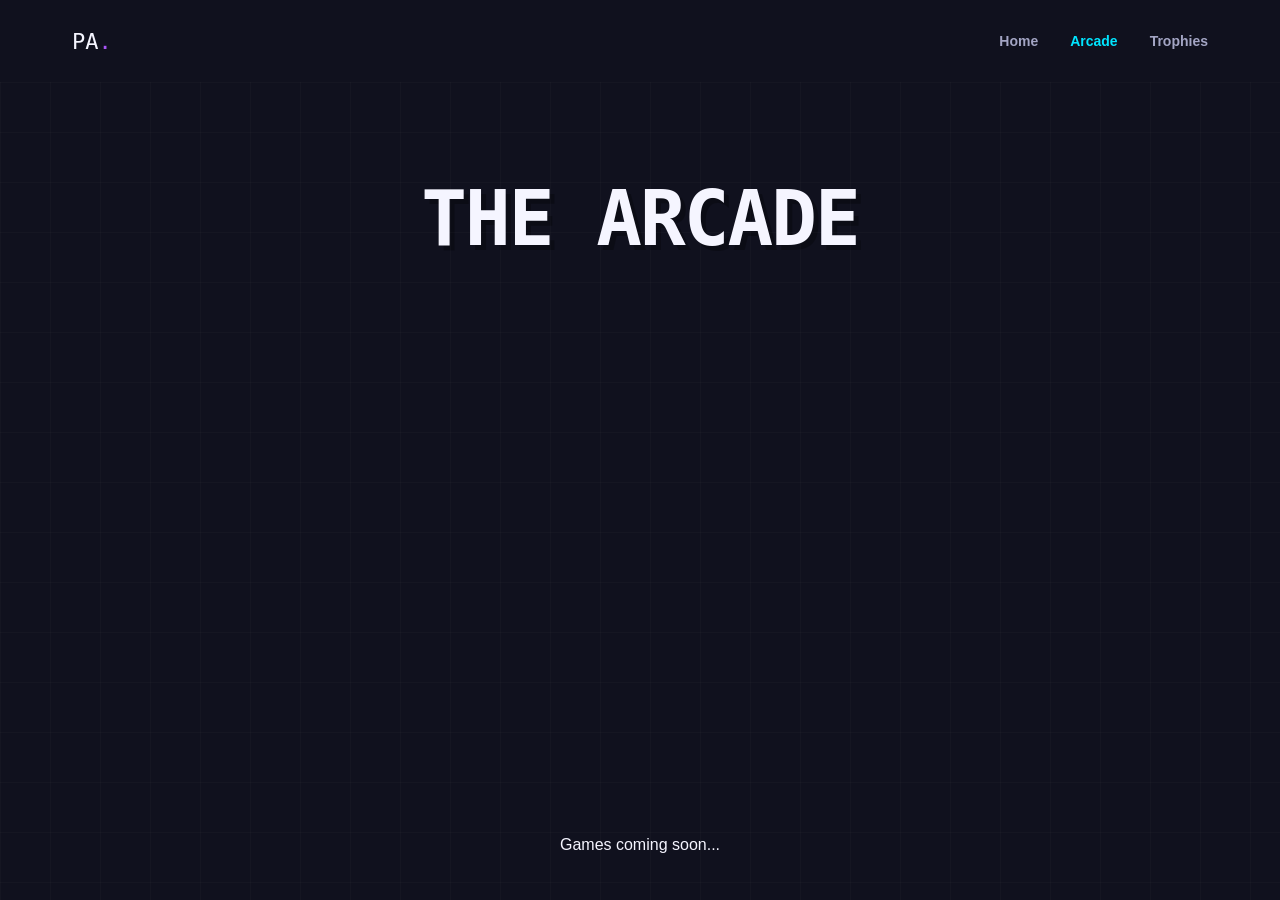
==== arcade.html @ 5b088472 "Made arcade and trophies page." ====
<!DOCTYPE html>
<html lang="en">
    <head>
        <meta charset="UTF-8">
        <meta name="viewport" content="width=device-width, initial-scale=1.0">
        <title>Pocket Arcade - Games</title>
        <link rel="stylesheet" href="css/style.css">
    </head>
    <body>
        <header class="site-header">
            <a href="index.html" class="brand">PA<span>.</span></a>
            <nav aria-label="Main navigation">
                <a href="index.html">Home</a>
                <a href="arcade.html" class="active">Arcade</a>
                <a href="trophies.html">Trophies</a>
            </nav>
        </header>

        <main class="welcome">
            <h1>THE ARCADE</h1>
            <p>Games coming soon...</p>
        </main>
    </body>
</html>
---- css/style.css ----
:root {
    --background: #10111e;
    --surface: #1B1D31;
    --purple: #A855F7;
    --cyan: #00E5FF;
    --yellow: #FFCF58;
    --text: #F5F5FF;
    --muted: #A3A5C4;
}

* {
    box-sizing: border-box;
}

html {
    scroll-behavior: smooth;
}

body {
    margin: 0;
    min-height: 100vh;
    background: var(--background);
    color: var(--text);
    font-family: "Space Grotesk", sans-serif;
}

a {
    color: inherit;
    text-decoration: none;
}

.site-header {
    height: 82px;
    max-width: 1200px;
    margin: auto;
    padding: 0 32px;
    display: flex;
    align-items: center;
    justify-content: space-between;
}

.brand {
    font-family: "Press Start 2P", monospace;
    font-size: 22px;
    color: var(--text);
}

.brand span {
    color: var(--purple);
}

nav {
    display: flex;
    align-items: center;
    gap: 32px;
}

nav a {
    color: var(--muted);
    font-size: 14px;
    font-weight: 600;
    transition: color 0.2s;
}

nav a:hover,
nav a.active {
    color: var(--cyan);
}

.welcome {
    min-height: calc(100vh - 82px);
    display: flex;
    flex-direction: column;
    justify-content: space-between;
    align-items: center;
    padding: 80px 24px 30px;
    text-align: center;
    position: relative;
    overflow: hidden;
}

.welcome::before {
    content: "";
    position: absolute;
    inset: 0;
    background-image:
      linear-gradient(#FFFFFF05 1px, transparent 1px),
      linear-gradient(90deg, #FFFFFF05 1px, transparent 1px);
    background-size: 50px 50px;
    pointer-events: none;
}

.welcome-content {
    position: relative;
    z-index: 1;
    display: flex;
    flex-direction: column;
    align-items: center;
}

.status {
    display: flex;
    align-items: center;
    gap: 10px;
    font-size: 11px;
    letter-spacing: 3px;
    color: var(--muted);
}

.status-dot {
    width: 8px;
    height: 8px;
    background: #4ADE80;
    border-radius: 50%;
    box-shadow: 0 0 12px #4ADE8080;
}

.arcade-icon {
    font-size: 76px;
    margin: 45px 0 25px;
    animation: float 3s ease-in-out infinite;
}

h1 {
    font-family: "Press Start 2P", monospace;
    font-size: clamp(32px, 6vw, 76px);
    line-height: 1.5;
    margin: 0;
    letter-spacing: -2px;
    text-shadow: 5px 5px 0 #00000045;
}

h1 span {
    color: var(--purple);
}

.tagline {
    color: var(--muted);
    font-size: 17px;
    line-height: 1.8;
    margin: 30px 0 38px;
}

.start-button {
    display: inline-flex;
    align-items: center;
    justify-content: center;
    gap: 15px;
    padding: 20px 32px;
    background: var(--purple);
    color: white;
    font-family: "Press Start 2P", monospace;
    font-size: 12px;
    border: 2px solid #C084FC;
    box-shadow: 6px 6px 0 #60299A;
    transition: transform 0.15s, box-shadow 0.15s;
}

.start-button:hover {
    transform: translate(3px, 3px);
    box-shadow: 3px 3px 0 #60299A;
}

.insert-coin {
    margin-top: 30px;
    color: var(--yellow);
    font-family: "Press Start 2P", monospace;
    font-size: 9px;
    animation: blink 1.5s infinite;
}

.welcome-footer {
    position: relative;
    z-index: 1;
    display: flex;
    justify-content: space-between;
    width: 100%;
    max-width: 1100px;
    margin-top: 60px;
    color: #73758E;
    font-size: 11px;
    letter-spacing: 2px;
}

@keyframes float {
    0%, 100% { transform: translateY(0); }
    50% { transform: translateY(-12px); }
}

@keyframes blink {
    0%, 49% { opacity: 1; }
    50%, 100% { opacity: 0.35; }
}

@media (max-width: 600px) {
    .site-header {
        padding: 0 18px;
    }

    .brand {
        font-size: 16px;
    }

    nav {
        gap: 15px;
    }

    nav a {
        font-size: 12px;
    }

    .welcome {
        padding-top: 65px;
    }

    .tagline {
        font-size: 14px;
    }

    .start-button {
        font-size: 10px;
        padding: 18px 20px;
    }

    .welcome-footer {
        font-size: 8px;
        gap: 15px;
        flex-wrap: wrap;
        justify-content: center;
    }
}

@media (prefers-reduced-motion: reduce) {
    *,
    *::before,
    *::after {
        animation: none !important;
        transition: none !important;
    }
}
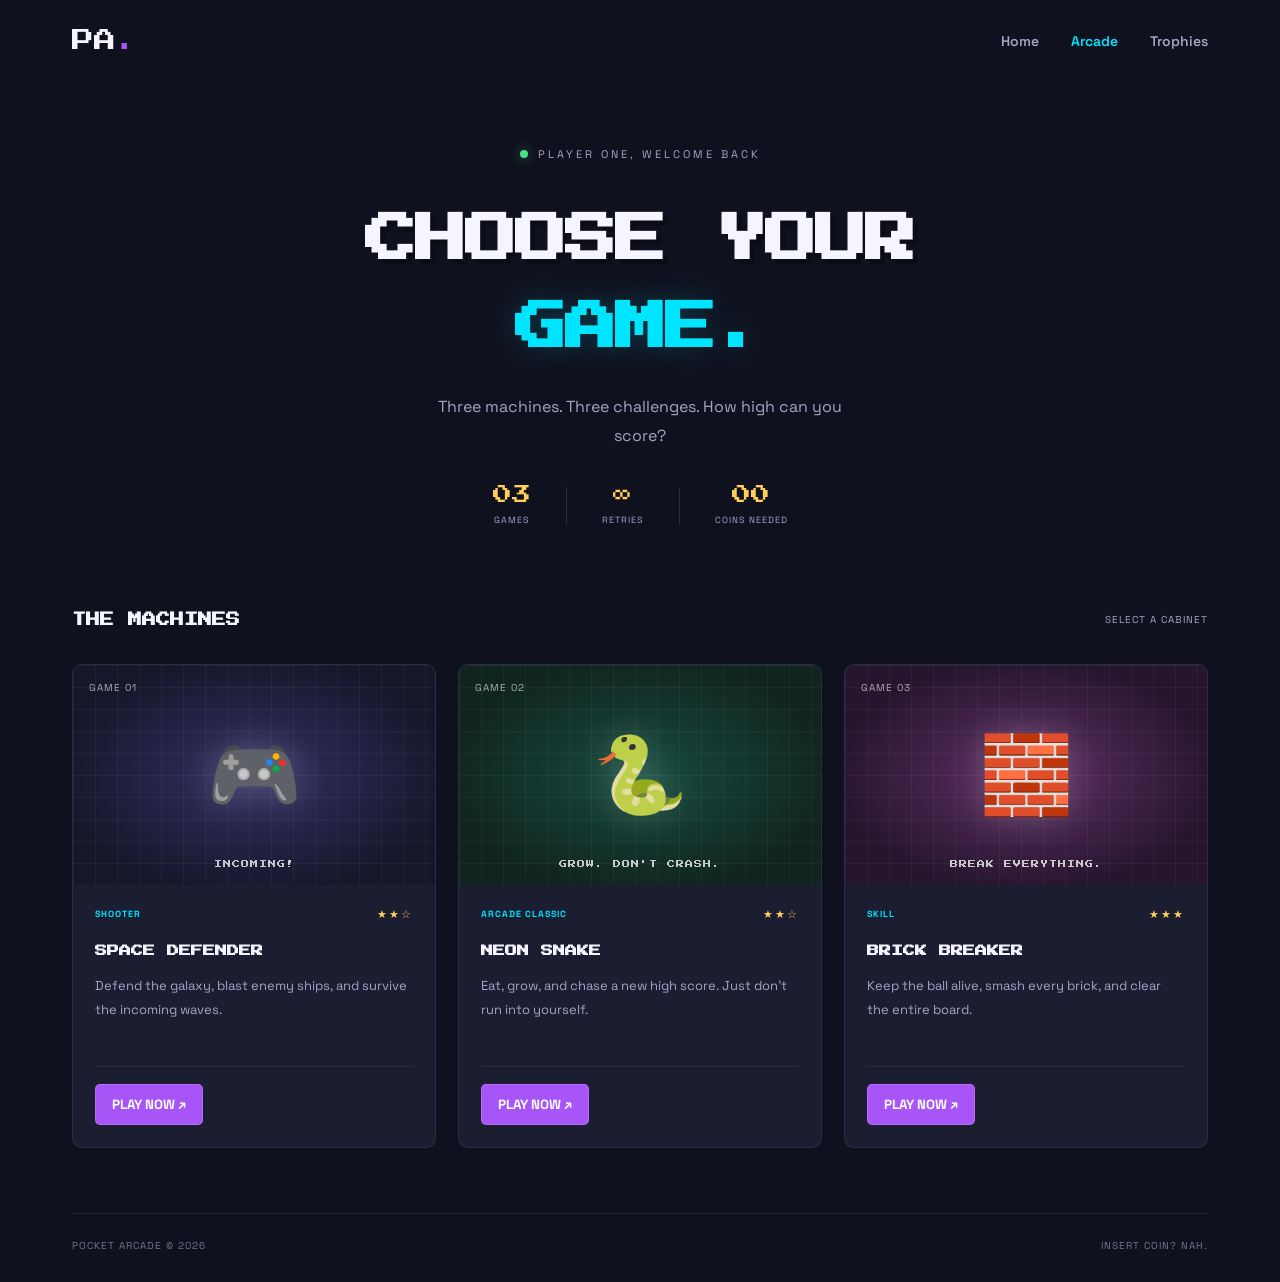
==== commit ca7f0c18: "Finished building!" ====
--- a/arcade.html
+++ b/arcade.html
@@ -4,11 +4,19 @@
         <meta charset="UTF-8">
         <meta name="viewport" content="width=device-width, initial-scale=1.0">
         <title>Pocket Arcade - Games</title>
+        <meta name="description" content="Discover the games inside Pocket Arcade. Three games, endless retries.">
+        
+        <link rel="preconnect" href="https://fonts.googleapis.com">
+        <link rel="preconnect" href="https://fonts.gstatic.com" crossorigin>
+        <link href="https://fonts.googleapis.com/css2?family=Press+Start+2P&family=Space+Grotesk:wght@400;500;600;700&display=swap" rel="stylesheet">
+
         <link rel="stylesheet" href="css/style.css">
     </head>
+
     <body>
         <header class="site-header">
             <a href="index.html" class="brand">PA<span>.</span></a>
+
             <nav aria-label="Main navigation">
                 <a href="index.html">Home</a>
                 <a href="arcade.html" class="active">Arcade</a>
@@ -16,9 +24,222 @@
             </nav>
         </header>
 
-        <main class="welcome">
-            <h1>THE ARCADE</h1>
-            <p>Games coming soon...</p>
+        <main class="arcade-page">
+            <section class="arcade-intro">
+                <div class="status">
+                    <span class="status-dot"></span>
+                    PLAYER ONE, WELCOME BACK
+                </div>
+
+                <h1>CHOOSE YOUR<br><span>GAME.</span></h1>
+
+                <p class="arcade-subtitle">
+                    Three machines. Three challenges.
+                    How high can you score?
+                </p>
+
+                <div class="arcade-stats">
+                    <div>
+                        <span class="stat-number">03</span>
+                        <span class="stat-label">GAMES</span>
+                    </div>
+
+                    <div class="stat-divider"></div>
+
+                    <div>
+                        <span class="stat-number">∞</span>
+                        <span class="stat-label">RETRIES</span>
+                    </div>
+
+                    <div class="stat-divider"></div>
+
+                    <div>
+                        <span class="stat-number">00</span>
+                        <span class="stat-label">COINS NEEDED</span>
+                    </div>
+                </div>
+            </section>
+
+            <section class="games-section">
+                <div class="section-heading">
+                    <h2>THE MACHINES</h2>
+                    <span>SELECT A CABINET</span>
+                </div>
+
+                <div class="game-grid">
+                    <article class="game-card space-card">
+                        <div class="game-art space-art">
+                            <span class="game-number">GAME 01</span>
+                            <span class="game-emoji">🎮</span>
+                            <span class="art-caption">INCOMING!</span>
+                        </div>
+
+                        <div class="game-info">
+                            <div class="game-meta">
+                                <span class="game-category">SHOOTER</span>
+                                <span class="game-difficulty">★★☆</span>
+                            </div>
+
+                            <h3>SPACE DEFENDER</h3>
+
+                            <p>
+                                Defend the galaxy, blast enemy ships,
+                                and survive the incoming waves.
+                            </p>
+
+                            <div class="game-bottom">
+                                <button class="play-button" data-game="space">PLAY NOW ↗</button>
+                            </div>
+                        </div>
+                    </article>
+
+                    <article class="game-card snake-card">
+                        <div class="game-art snake-art">
+                            <span class="game-number">GAME 02</span>
+                            <span class="game-emoji">🐍</span>
+                            <span class="art-caption">GROW. DON'T CRASH.</span>
+                        </div>
+
+                        <div class="game-info">
+                            <div class="game-meta">
+                                <span class="game-category">ARCADE CLASSIC</span>
+                                <span class="game-difficulty">★★☆</span>
+                            </div>
+
+                            <h3>NEON SNAKE</h3>
+
+                            <p>
+                                Eat, grow, and chase a new high score.
+                                Just don't run into yourself.
+                            </p>
+
+                            <div class="game-bottom">
+                                <button class="play-button" data-game="snake">PLAY NOW ↗</button>
+                            </div>
+                        </div>
+                    </article>
+
+                    <article class="game-card brick-card">
+                        <div class="game-art brick-art">
+                            <span class="game-number">GAME 03</span>
+                            <span class="game-emoji">🧱</span>
+                            <span class="art-caption">BREAK EVERYTHING.</span>
+                        </div>
+
+                        <div class="game-info">
+                            <div class="game-meta">
+                                <span class="game-category">SKILL</span>
+                                <span class="game-difficulty">★★★</span>
+                            </div>
+
+                            <h3>BRICK BREAKER</h3>
+
+                            <p>
+                                Keep the ball alive, smash every brick,
+                                and clear the entire board.
+                            </p>
+
+                            <div class="game-bottom">
+                                <button class="play-button" data-game="brick">PLAY NOW ↗</button>
+                            </div>
+                        </div>
+                    </article>
+                </div>
+            </section>
+
+            <footer class="arcade-footer">
+                <span>POCKET ARCADE © 2026</span>
+                <span>INSERT COIN? NAH.</span>
+            </footer>
         </main>
+
+        <div class="game-overlay" id="brick-overlay" hidden>
+  <div class="game-window">
+    <div class="game-window-header">
+      <div>
+        <span class="game-category">POCKET ARCADE / GAME 03</span>
+        <h2>BRICK BREAKER</h2>
+      </div>
+      <button id="close-brick" class="close-button" aria-label="Close game">✕</button>
+    </div>
+
+    <div class="game-score">
+      <span>SCORE: <strong id="brick-score">0</strong></span>
+      <span>BEST: <strong id="brick-best">0</strong></span>
+    </div>
+
+    <canvas id="brick-canvas" width="400" height="400"></canvas>
+
+    <p id="brick-message" class="game-message">Press START to play</p>
+
+    <div class="game-controls">
+      <button id="brick-start" class="play-button">START GAME</button>
+      <button id="brick-restart" class="secondary-button">RESTART</button>
+    </div>
+
+    <p class="controls-hint">MOVE: A / D OR ← / → OR MOUSE</p>
+  </div>
+</div>
+
+        <div class="game-overlay" id="space-overlay" hidden>
+  <div class="game-window">
+    <div class="game-window-header">
+      <div>
+        <span class="game-category">POCKET ARCADE / GAME 01</span>
+        <h2>SPACE DEFENDER</h2>
+      </div>
+
+      <button id="close-space" class="close-button" aria-label="Close game">✕</button>
+    </div>
+
+    <div class="game-score">
+      <span>SCORE: <strong id="space-score">0</strong></span>
+      <span>BEST: <strong id="space-best">0</strong></span>
+    </div>
+
+    <canvas id="space-canvas" width="400" height="400"></canvas>
+
+    <p id="space-message" class="game-message">Press START to play</p>
+
+    <div class="game-controls">
+      <button id="space-start" class="play-button">START GAME</button>
+      <button id="space-restart" class="secondary-button">RESTART</button>
+    </div>
+
+    <p class="controls-hint">MOVE: A / D OR ← / → | SHOOT: SPACE</p>
+  </div>
+</div>
+
+        <div class="game-overlay" id="snake-overlay" hidden>
+            <div class="game-window">
+                <div class="game-window-header">
+                    <div>
+                        <span class="game-category">POCKET ARCADE / GAME 02</span>
+                        <h2>NEON SNAKE</h2>
+                    </div>
+                    <button id="close-snake" class="close-button" aria-label="Close game">✕</button>
+                </div>
+
+                <div class="game-score">
+                    <span>SCORE: <strong id="snake-score">0</strong></span>
+                    <span>BEST: <strong id="snake-best">0</strong></span>
+                </div>
+
+                <canvas id="snake-canvas" width="400" height="400"></canvas>
+
+                <p id="snake-message" class="game-message">Press START to play</p>
+
+                <div class="game-controls">
+                    <button id="snake-start" class="play-button">START GAME</button>
+                    <button id="snake-restart" class="secondary-button">RESTART</button>
+                </div>
+
+                <p class="controls-hint">MOVE: ARROW KEYS / WASD</p>
+            </div>
+        </div>
+
+        <script src="js/games/snake.js"></script>
+        <script src="js/games/space.js"></script>
+        <script src="js/games/brick.js"></script>
     </body>
 </html>
--- a/css/style.css
+++ b/css/style.css
@@ -182,6 +182,665 @@
     letter-spacing: 2px;
 }
 
+.arcade-page {
+    max-width: 1200px;
+    min-height: calc(100vh - 82px);
+    margin: 0 auto;
+    padding: 65px 32px 30px;
+}
+
+.arcade-intro {
+    text-align: center;
+    display: flex;
+    flex-direction: column;
+    align-items: center;
+}
+
+.arcade-intro h1 {
+    margin-top: 35px;
+    font-size: clamp(28px, 5vw, 52px);
+    line-height: 1.7;
+}
+
+.arcade-intro h1 span {
+    color: var(--cyan);
+    text-shadow: 0 0 30px #00E5FF35;
+}
+
+.arcade-subtitle {
+    max-width: 430px;
+    color: var(--muted);
+    font-size: 16px;
+    line-height: 1.8;
+    margin: 20px 0 35px;
+}
+
+.arcade-stats {
+    display: flex;
+    align-items: center;
+    justify-content: center;
+    gap: 35px;
+    margin-bottom: 75px;
+}
+
+.arcade-stats div:not(.stat-divider) {
+    display: flex;
+    flex-direction: column;
+    gap: 10px;
+}
+
+.stat-number {
+    color: var(--yellow);
+    font-family: "Press Start 2P", monospace;
+    font-size: 19px;
+}
+
+.stat-label {
+    color: var(--muted);
+    font-size: 9px;
+    letter-spacing: 1px;
+}
+
+.stat-divider {
+    width: 1px;
+    height: 38px;
+    background: #FFFFFF20;
+}
+
+.games-section {
+    margin-bottom: 65px;
+}
+
+.section-heading {
+    display: flex;
+    justify-content: space-between;
+    align-items: center;
+    gap: 16px;
+    margin-bottom: 25px;
+}
+
+.section-heading h2 {
+    font-family: "Press Start 2P", monospace;
+    font-size: 14px;
+}
+
+.section-heading > span {
+    color: var(--muted);
+    font-size: 10px;
+    letter-spacing: 1px;
+}
+
+.game-grid {
+    display: grid;
+    grid-template-columns: repeat(3, minmax(0, 1fr));
+    gap: 22px;
+}
+
+.game-card {
+    min-width: 0;
+    overflow: hidden;
+    background: var(--surface);
+    border: 1px solid #FFFFFF12;
+    border-radius: 10px;
+    transition: transform 0.25s, border-color 0.25s;
+}
+
+.game-card:hover {
+    transform: translateY(-7px);
+    border-color: #A855F780;
+}
+
+.game-art {
+    height: 220px;
+    position: relative;
+    display: flex;
+    justify-content: center;
+    align-items: center;
+    overflow: hidden;
+}
+
+.game-art::before {
+    content: "";
+    position: absolute;
+    inset: 0;
+    background-image:
+        linear-gradient(#FFFFFF0B 1px, transparent 1px),
+        linear-gradient(90deg, #FFFFFF0B 1px, transparent 1px);
+    background-size: 22px 22px;
+}
+
+.space-art {
+    background: radial-gradient(ellipse at center, #343064, #17172C 75%);
+}
+
+.snake-art {
+    background: radial-gradient(ellipse at center, #164B40, #10251F 75%);
+}
+
+.brick-art {
+    background: radial-gradient(ellipse at center, #603064, #25152E 75%);
+}
+
+.game-number {
+    position: absolute;
+    top: 16px;
+    left: 16px;
+    z-index: 1;
+    color: #FFFFFFA0;
+    font-size: 10px;
+    letter-spacing: 1px;
+}
+
+.game-emoji {
+    position: relative;
+    z-index: 1;
+    font-size: 76px;
+    filter: drop-shadow(0 0 18px #FFFFFF30);
+    transition: transform 0.3s;
+}
+
+.game-card:hover .game-emoji {
+    transform: scale(1.12) rotate(-4deg);
+}
+
+.art-caption {
+    position: absolute;
+    bottom: 17px;
+    z-index: 1;
+    font-family: "Press Start 2P", monospace;
+    font-size: 8px;
+    color: #FFFFFFC0;
+    letter-spacing: 1px;
+}
+
+.game-info {
+    padding: 22px;
+}
+
+.game-meta {
+    display: flex;
+    align-items: center;
+    justify-content: space-between;
+    gap: 8px;
+}
+
+.game-category {
+    color: var(--cyan);
+    font-size: 9px;
+    letter-spacing: 1px;
+    font-weight: 700;
+}
+
+.game-difficulty {
+    color: var(--yellow);
+    font-size: 11px;
+    letter-spacing: 2px;
+}
+
+.game-info h3 {
+    font-family: "Press Start 2P", monospace;
+    font-size: 12px;
+    line-height: 1.8;
+    margin: 20px 0 12px;
+}
+
+.game-info p {
+    color: var(--muted);
+    font-size: 13px;
+    line-height: 1.8;
+    min-height: 70px;
+    margin: 0 0 22px;
+}
+
+.game-bottom {
+    display: flex;
+    justify-content: space-between;
+    align-items: center;
+    border-top: 1px solid #FFFFFF12;
+    padding-top: 17px;
+}
+
+.game-status {
+    color: #FFCF58;
+    font-size: 9px;
+    letter-spacing: 1px;
+}
+
+.game-arrow {
+    color: var(--muted);
+    font-size: 20px;
+    transition: color 0.2s, transform 0.2s;
+}
+
+.game-card:hover .game-arrow {
+    color: var(--cyan);
+    transform: translate(3px, -3px);
+}
+
+.arcade-footer {
+    display: flex;
+    justify-content: space-between;
+    gap: 20px;
+    padding-top: 25px;
+    border-top: 1px solid #FFFFFF12;
+    color: #73758E;
+    font-size: 10px;
+    letter-spacing: 1px;
+}
+
+.play-button,
+.secondary-button,
+.close-button {
+    font-family: "Space Grotesk", sans-serif;
+    font-weight: 700;
+    cursor: pointer;
+    border: 1px solid #FFFFFF25;
+    border-radius: 5px;
+    padding: 11px 16px;
+}
+
+.play-button {
+    background: var(--purple);
+    color: white;
+}
+
+.secondary-button,
+.close-button {
+    background: #292B43;
+    color: var(--text);
+}
+
+.game-overlay[hidden] {
+    display: none !important;
+}
+
+.game-overlay {
+    position: fixed;
+    inset: 0;
+    z-index: 100;
+    overflow-y: auto;
+    display: flex;
+    align-items: center;
+    justify-content: center;
+    padding: 20px;
+    background: #080912ED;
+}
+
+.game-window {
+    width: min(100%, 520px);
+    padding: 24px;
+    background: var(--surface);
+    border: 1px solid #A855F760;
+    border-radius: 12px;
+    box-shadow: 0 0 60px #A855F725;
+}
+
+.game-window-header,
+.game-score {
+    display: flex;
+    justify-content: space-between;
+    align-items: center;
+    gap: 12px;
+}
+
+.game-window-header h2 {
+    font-family: "Press Start 2P", monospace;
+    font-size: 14px;
+    line-height: 1.8;
+}
+
+.game-score {
+    margin: 16px 0;
+    color: var(--cyan);
+    font-size: 13px;
+}
+
+#snake-canvas {
+    display: block;
+    width: 100%;
+    height: auto;
+    background: #0C1220;
+    border: 1px solid #00E5FF45;
+    border-radius: 4px;
+}
+
+.game-message {
+    min-height: 24px;
+    text-align: center;
+    color: var(--yellow);
+    font-size: 14px;
+}
+
+.game-controls {
+    display: flex;
+    justify-content: center;
+    gap: 12px;
+    flex-wrap: wrap;
+}
+
+.controls-hint {
+    text-align: center;
+    color: var(--muted);
+    font-size: 10px;
+    letter-spacing: 1px;
+    margin: 20px 0 0;
+}
+
+#space-canvas {
+  display: block;
+  width: 100%;
+  height: auto;
+  background: #080d1d;
+  border: 1px solid #a855f760;
+  border-radius: 4px;
+}
+
+#brick-canvas {
+  display: block;
+  width: 100%;
+  height: auto;
+  background: #0c1220;
+  border: 1px solid #ffcf5860;
+  border-radius: 4px;
+  touch-action: none;
+}
+
+.trophy-header {
+  display: flex;
+  justify-content: space-between;
+  align-items: center;
+  gap: 20px;
+  padding: 24px 7%;
+  border-bottom: 1px solid #ffffff15;
+}
+
+.trophy-logo {
+  font-family: "Press Start 2P", monospace;
+  font-size: 13px;
+  color: #00e5ff;
+  text-decoration: none;
+}
+
+.trophy-nav {
+  display: flex;
+  flex-wrap: wrap;
+  gap: 24px;
+}
+
+.trophy-nav a {
+  font-size: 12px;
+  font-weight: 700;
+  color: #a3a5c4;
+  text-decoration: none;
+}
+
+.trophy-nav a:hover,
+.trophy-nav a.active {
+  color: #00e5ff;
+}
+
+.trophy-main {
+  max-width: 1150px;
+  margin: auto;
+  padding: 65px 24px;
+}
+
+.trophy-hero {
+  text-align: center;
+  margin-bottom: 55px;
+}
+
+.trophy-eyebrow,
+.trophy-section-heading > span {
+  color: #a855f7;
+  font-size: 11px;
+  font-weight: 700;
+  letter-spacing: 3px;
+}
+
+.trophy-hero h1 {
+  font-family: "Press Start 2P", monospace;
+  font-size: clamp(20px, 3vw, 34px);
+  line-height: 1.6;
+  margin: 24px 0;
+  color: #f5f5ff;
+}
+
+.trophy-hero p {
+  color: #a3a5c4;
+}
+
+.trophy-stats {
+  display: grid;
+  grid-template-columns: repeat(3, 1fr);
+  gap: 18px;
+  margin-bottom: 75px;
+}
+
+.trophy-stat {
+  background: #1b1d31;
+  border: 1px solid #ffffff15;
+  border-radius: 10px;
+  padding: 30px 15px;
+  text-align: center;
+  display: flex;
+  flex-direction: column;
+  align-items: center;
+  gap: 14px;
+}
+
+.stat-icon {
+  font-size: 28px;
+}
+
+.trophy-stat strong {
+  font-family: "Press Start 2P", monospace;
+  font-size: 23px;
+  color: #00e5ff;
+}
+
+.trophy-stat > span:last-child {
+  font-size: 11px;
+  font-weight: 700;
+  color: #a3a5c4;
+  letter-spacing: 1px;
+}
+
+.trophy-section {
+  margin-bottom: 75px;
+}
+
+.trophy-section-heading {
+  margin-bottom: 25px;
+}
+
+.trophy-section-heading h2 {
+  font-family: "Press Start 2P", monospace;
+  font-size: 19px;
+  line-height: 1.6;
+  margin-top: 15px;
+}
+
+.records-grid,
+.achievements-grid {
+  display: grid;
+  grid-template-columns: repeat(3, 1fr);
+  gap: 18px;
+}
+
+.record-card {
+  background: #1b1d31;
+  border: 1px solid #ffffff15;
+  border-radius: 10px;
+  padding: 28px;
+  display: flex;
+  flex-direction: column;
+  align-items: flex-start;
+}
+
+.record-emoji {
+  font-size: 35px;
+  margin-bottom: 24px;
+}
+
+.record-label {
+  font-size: 10px;
+  color: #a855f7;
+  letter-spacing: 2px;
+  font-weight: 700;
+}
+
+.record-card h3 {
+  font-family: "Press Start 2P", monospace;
+  font-size: 12px;
+  line-height: 1.8;
+  margin: 12px 0 25px;
+}
+
+.record-card strong {
+  font-family: "Press Start 2P", monospace;
+  font-size: 28px;
+  color: #ffcf58;
+}
+
+.record-card p {
+  font-size: 11px;
+  color: #a3a5c4;
+  margin-top: 10px;
+}
+
+.record-plays {
+  margin-top: 20px;
+  font-size: 12px;
+  color: #00e5ff;
+}
+
+.achievement-card {
+  background: #1b1d31;
+  border: 1px solid #a855f750;
+  border-radius: 10px;
+  padding: 26px;
+  min-height: 190px;
+}
+
+.achievement-card.locked {
+  opacity: 0.45;
+  border-color: #ffffff15;
+}
+
+.achievement-icon {
+  font-size: 35px;
+  display: block;
+  margin-bottom: 22px;
+}
+
+.achievement-card h3 {
+  font-family: "Press Start 2P", monospace;
+  font-size: 11px;
+  line-height: 1.8;
+  margin-bottom: 12px;
+}
+
+.achievement-card p {
+  font-size: 13px;
+  color: #a3a5c4;
+  line-height: 1.6;
+}
+
+.achievement-status {
+  display: inline-block;
+  margin-top: 18px;
+  font-size: 10px;
+  font-weight: 700;
+  color: #35cba2;
+  letter-spacing: 1px;
+}
+
+.locked .achievement-status {
+  color: #a3a5c4;
+}
+
+.trophy-footer {
+  text-align: center;
+  padding: 30px 0 50px;
+}
+
+.trophy-footer p {
+  font-family: "Press Start 2P", monospace;
+  font-size: 12px;
+  line-height: 2;
+  margin-bottom: 30px;
+}
+
+.trophy-play {
+  display: inline-block;
+  background: #a855f7;
+  color: white;
+  padding: 15px 24px;
+  border-radius: 5px;
+  text-decoration: none;
+  font-weight: 700;
+}
+
+.trophy-play:hover {
+  background: #9333ea;
+}
+
+@media (max-width: 800px) {
+  .records-grid,
+  .achievements-grid {
+    grid-template-columns: repeat(2, 1fr);
+  }
+}
+
+@media (max-width: 550px) {
+  .trophy-header {
+    flex-direction: column;
+  }
+
+  .trophy-stats,
+  .records-grid,
+  .achievements-grid {
+    grid-template-columns: 1fr;
+  }
+
+  .trophy-main {
+    padding: 40px 18px;
+  }
+
+  .trophy-section-heading h2 {
+    font-size: 15px;
+  }
+}
+
+@media (max-width: 480px) {
+    .game-window {
+        padding: 15px;
+    }
+
+    .game-window-header h2 {
+        font-size: 11px;
+    }
+}
+
+@media (max-width: 900px) {
+    .game-grid {
+        grid-template-columns: repeat(2, minmax(0, 1fr));
+    }
+
+    .game-card:last-child {
+        grid-column: 1 / -1;
+    }
+
+    .game-card:last-child {
+        grid-column: 1 / -1;
+    }
+
+    .game-card:last-child .game-art {
+        height: 190px;
+    }
+}
+
 @keyframes float {
     0%, 100% { transform: translateY(0); }
     50% { transform: translateY(-12px); }
@@ -228,8 +887,59 @@
         flex-wrap: wrap;
         justify-content: center;
     }
-}
-
+
+    .arcade-page {
+        padding: 45px 18px 25px;
+    }
+
+    .arcade-intro h1 {
+        font-size: clamp(24px, 7vw, 36px);
+    }
+
+    .arcade-stats {
+        gap: 18px;
+        margin-bottom: 50px;
+    }
+
+    .stat-number {
+        font-size: 7px;
+    }
+
+    .stat-label {
+        font-size: 7px;
+    }
+
+    .section-heading h2 {
+        font-size: 10px;
+    }
+
+    .section-heading > span {
+        font-size: 8px;
+    }
+
+    .game-grid {
+        grid-template-columns: 1fr;
+    }
+
+    .game-card:last-child {
+        grid-column: auto;
+    }
+
+    .game-art,
+    .game-card:last-child .game-art {
+        height: 210px;
+    }
+
+    .game-info p {
+        min-height: auto;
+    }
+
+    .arcade-footer {
+        font-size: 8px;
+        flex-wrap: wrap;
+    }
+}
+/*
 @media (prefers-reduced-motion: reduce) {
     *,
     *::before,
@@ -237,4 +947,5 @@
         animation: none !important;
         transition: none !important;
     }
-}+}
+*\
